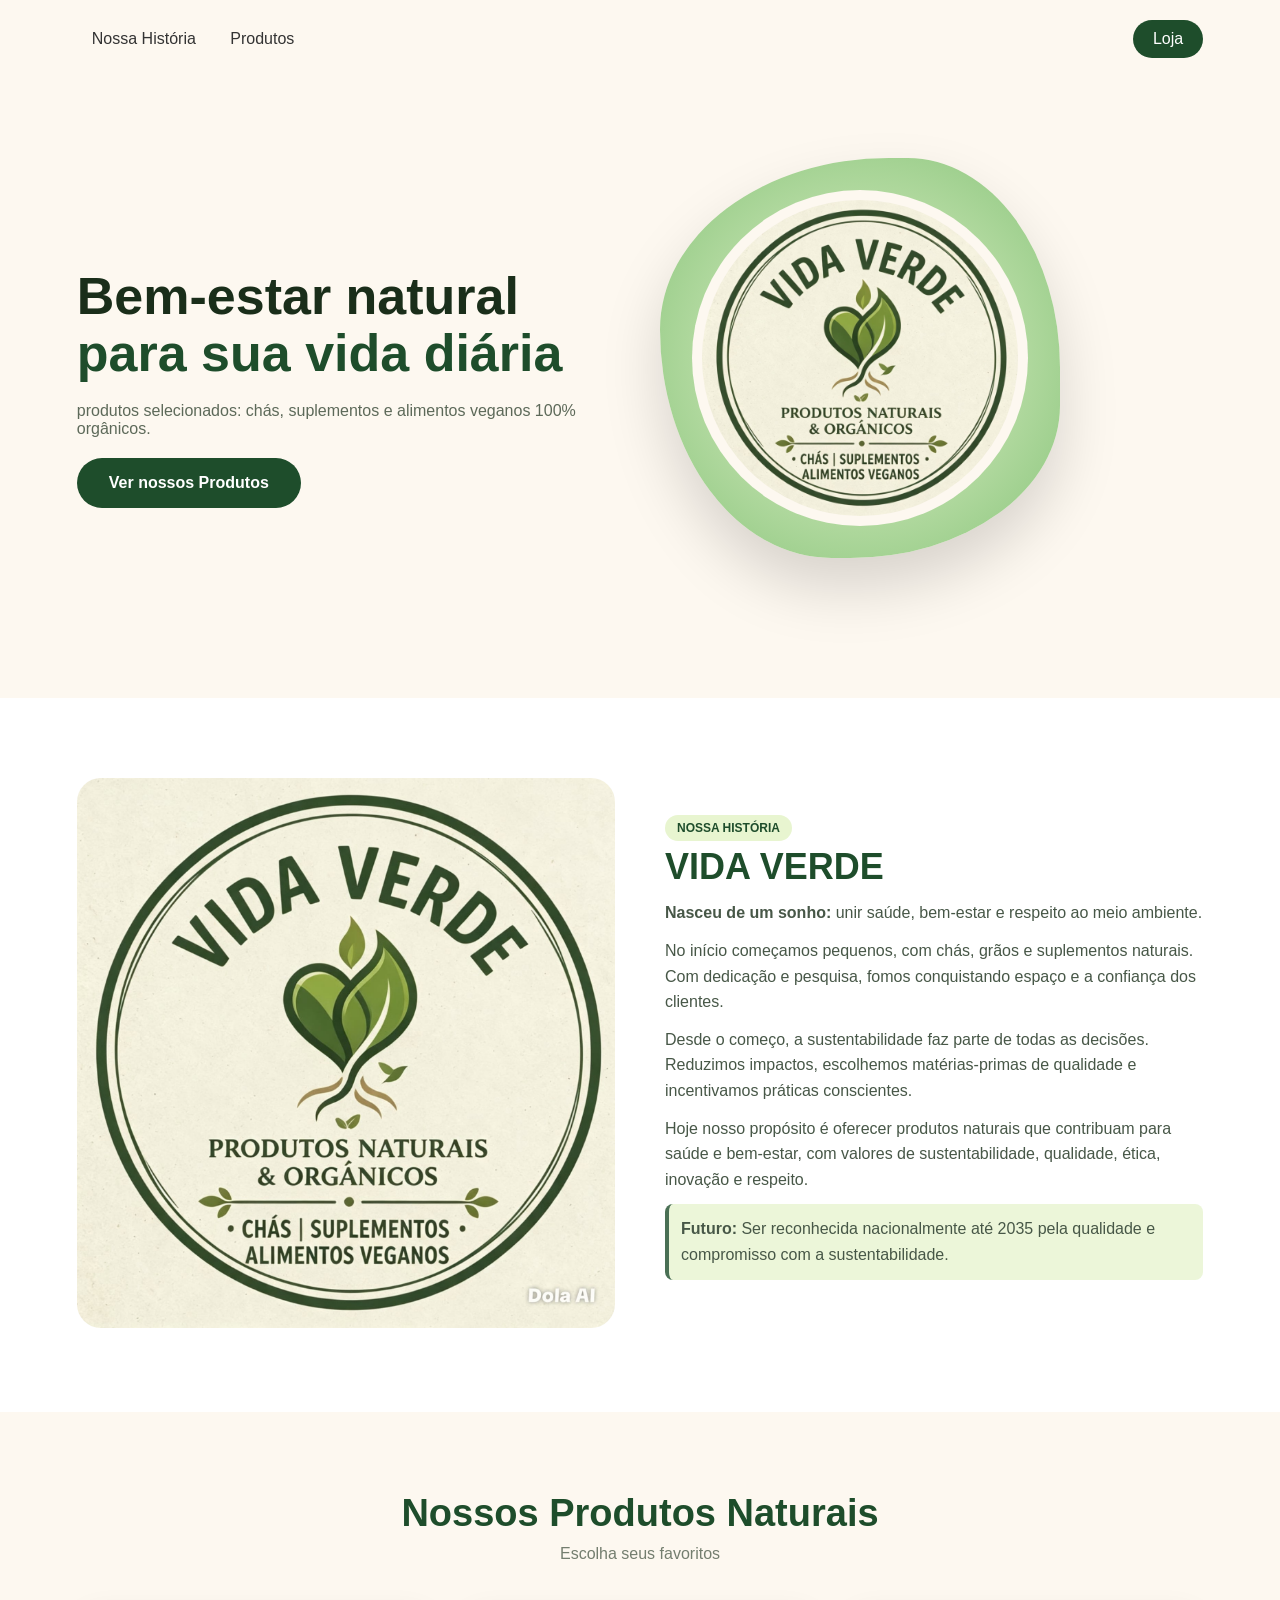
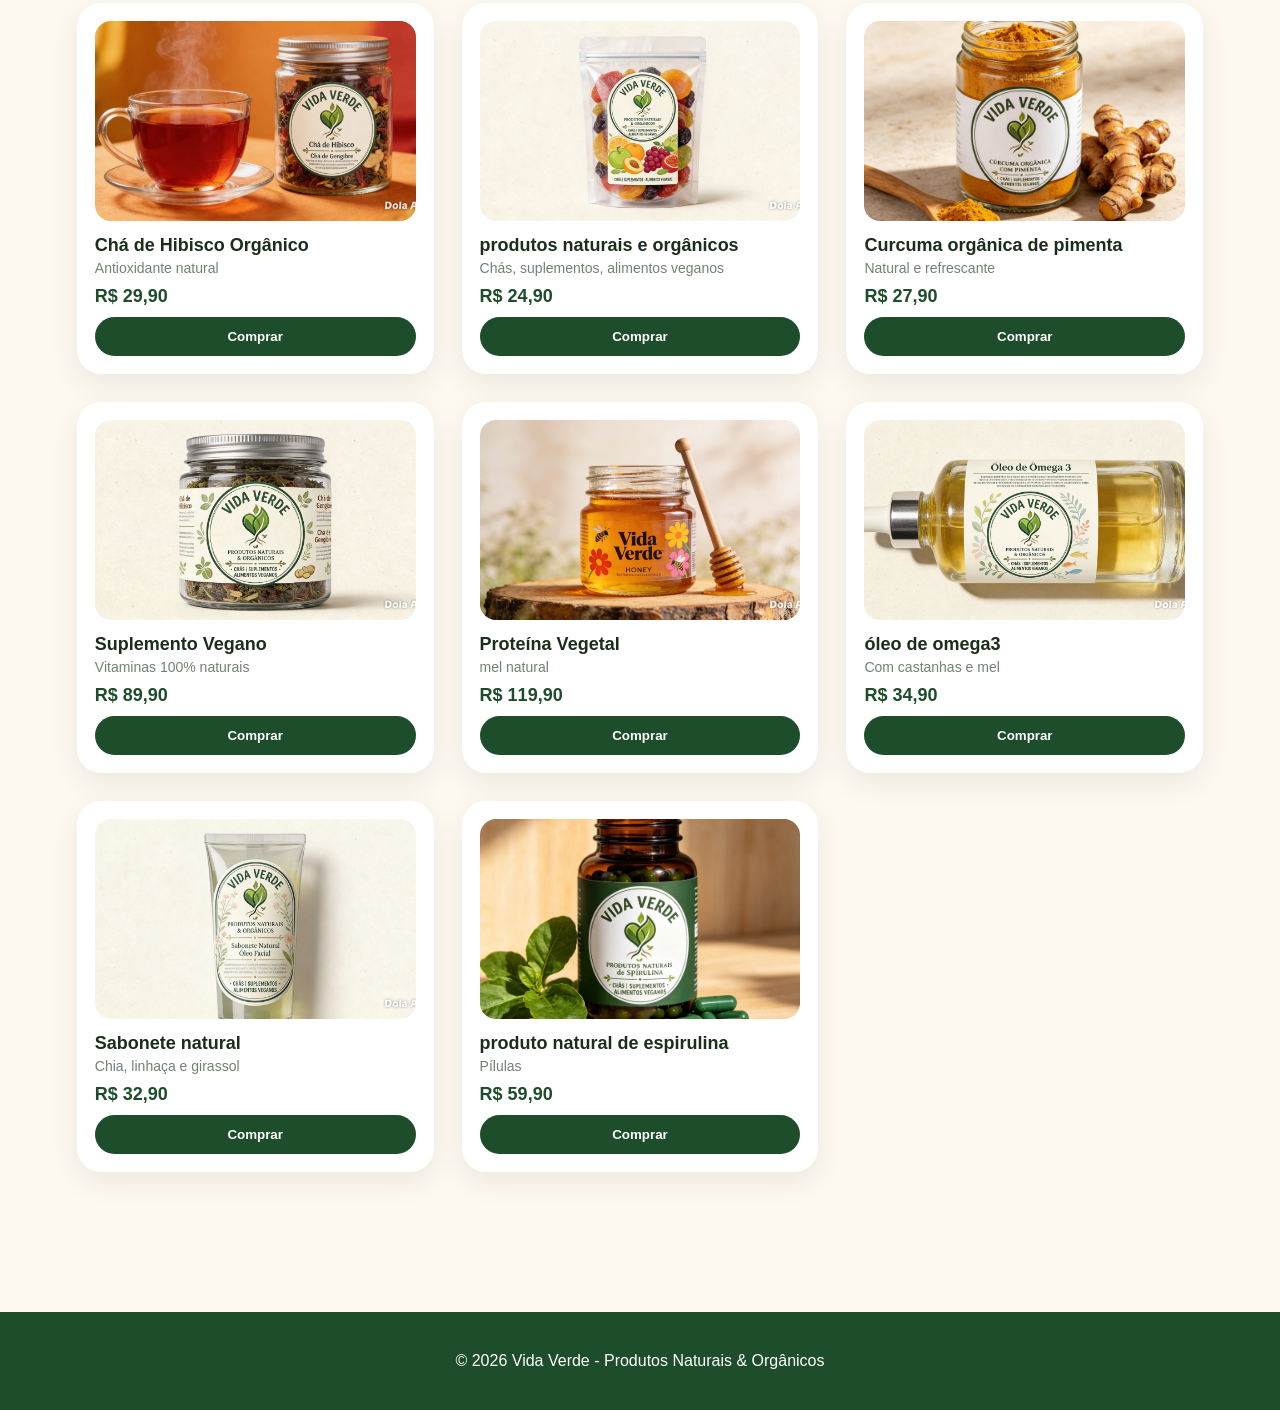
==== index.html @ 13556f69 "Add files via upload" ====
<!DOCTYPE html>
<html lang="pt-br">
<head>
    <meta charset="UTF-8">
    <meta name="viewport" content="width=device-width, initial-scale=1.0">
    <title>Vida Verde | Produtos Naturais</title>
    <link rel="stylesheet" href="style.css">
</head>
<body>
    <nav>
        <div class="nav-links">
    <a href="#sobre">Nossa História</a>
    <a href="#produtos">Produtos</a>
</div>
        </div>
        <a href="#" class="btn-nav">Loja</a>
    </nav>

    <header class="hero">
        <div class="hero-text">
            <h1>Bem-estar natural<br><span>para sua vida diária</span></h1>
            <p>produtos selecionados: chás, suplementos e alimentos veganos 100% orgânicos.</p>
            <a href="#produtos" class="btn-primary">Ver nossos Produtos</a>
        </div>
        <div class="hero-visual">
            <div class="blob"><img src="logo.png" alt="Logo"></div>
        </div>
    </header>
<section id="sobre">
  <div class="sobre-img">
    <img src="logo.png" alt="Nossa história">
  </div>
  <div class="sobre-text">
    <span class="tag">NOSSA HISTÓRIA</span>
    <h2>VIDA VERDE</h2>
    <p><strong>Nasceu de um sonho:</strong> unir saúde, bem-estar e respeito ao meio ambiente.</p>
    <p>No início começamos pequenos, com chás, grãos e suplementos naturais. Com dedicação e pesquisa, fomos conquistando espaço e a confiança dos clientes.</p>
    <p>Desde o começo, a sustentabilidade faz parte de todas as decisões. Reduzimos impactos, escolhemos matérias-primas de qualidade e incentivamos práticas conscientes.</p>
    <p>Hoje nosso propósito é oferecer produtos naturais que contribuam para saúde e bem-estar, com valores de sustentabilidade, qualidade, ética, inovação e respeito.</p>
    <p class="futuro"><strong>Futuro:</strong> Ser reconhecida nacionalmente até 2035 pela qualidade e compromisso com a sustentabilidade.</p>
  </div>
</section>
    <section id="produtos">
        <h2>Nossos Produtos Naturais</h2>
        <p class="subtitle">Escolha seus favoritos</p>
        
        <div class="grid">

            <div class="product-card">
                <div class="product-img"><img src="produto1.jpg" alt="Produto 1"></div>
                <h3>Chá de Hibisco Orgânico</h3>
                <p>Antioxidante natural</p>
                <span class="price">R$ 29,90</span>
                <button>Comprar</button>
            </div>

            <div class="product-card">
                <div class="product-img"><img src="produto3.jpg" alt="Produto 2"></div>
                <h3>produtos naturais e orgânicos</h3>
                <p>Chás, suplementos, alimentos veganos</p>
                <span class="price">R$ 24,90</span>
                <button>Comprar</button>
            </div>

            <div class="product-card">
                <div class="product-img"><img src="produto9.jpg" alt="Produto 3"></div>
                <h3>Curcuma orgânica de pimenta </h3>
                <p>Natural e refrescante</p>
                <span class="price">R$ 27,90</span>
                <button>Comprar</button>
            </div>

            <div class="product-card">
                <div class="product-img"><img src="produto4.jpg" alt="Produto 4"></div>
                <h3>Suplemento Vegano</h3>
                <p>Vitaminas 100% naturais</p>
                <span class="price">R$ 89,90</span>
                <button>Comprar</button>
            </div>

            <div class="product-card">
                <div class="product-img"><img src="produto5.jpg" alt="Produto 5"></div>
                <h3>Proteína Vegetal</h3>
                <p>mel natural </p>
                <span class="price">R$ 119,90</span>
                <button>Comprar</button>
            </div>

            <div class="product-card">
                <div class="product-img"><img src="produto6.jpg" alt="Produto 6"></div>
                <h3>óleo de omega3 </h3>
                <p>Com castanhas e mel</p>
                <span class="price">R$ 34,90</span>
                <button>Comprar</button>
            </div>

            <div class="product-card">
                <div class="product-img"><img src="produto7.jpg" alt="Produto 7"></div>
                <h3>Sabonete natural</h3>
                <p>Chia, linhaça e girassol</p>
                <span class="price">R$ 32,90</span>
                <button>Comprar</button>
            </div>

            <div class="product-card">
                <div class="product-img"><img src="produto8.jpg" alt="Produto 8"></div>
                <h3>produto natural de espirulina</h3>
                <p>Pílulas</p>
                <span class="price">R$ 59,90</span>
                <button>Comprar</button>
            </div>
            </div>

        </div>
    </section>

  </div>
</div>
    <footer>© 2026 Vida Verde - Produtos Naturais & Orgânicos</footer>
<script src="script.js"></script>
</body>
</html>
---- style.css ----
*{margin:0;padding:0;box-sizing:border-box}
:root{--green:#1e4d2b;--bege:#fdf8f0}
body{background:var(--bege);font-family:Arial,sans-serif;color:#1a2e1a}
nav{display:flex;justify-content:space-between;align-items:center;padding:20px 6%;background:var(--bege)}
.logo{display:flex;align-items:center;gap:12px;font-weight:800;color:var(--green)}
.logo img{width:55px;height:55px;border-radius:50%;object-fit:cover;border:2px solid var(--green)}
.nav-links a{margin:0 15px;text-decoration:none;color:#333}
.btn-nav{background:var(--green);color:#fff;padding:10px 20px;border-radius:100px;text-decoration:none}
.hero{display:grid;grid-template-columns:1fr 1fr;padding:60px 6%;align-items:center}
.hero h1{font-size:52px;line-height:1.1} .hero h1 span{color:var(--green)}
.hero p{margin:20px 0;opacity:.7}
.btn-primary{background:var(--green);color:#fff;padding:16px 32px;border-radius:100px;text-decoration:none;display:inline-block;font-weight:700}
.hero-visual{position:relative;height:500px}
.blob{position:absolute;width:400px;height:400px;background:radial-gradient(#e8f5d0,#88c47a);border-radius:60% 40% 55% 45%/45% 55% 40% 60%;top:20px;left:20px;display:flex;align-items:center;justify-content:center;animation:float 6s infinite;box-shadow:0 30px 60px rgba(0,0,0,.15)}
.blob img{width:84%;height:84%;object-fit:contain;border-radius:50%;background:var(--bege);padding:10px}
@keyframes float{0%,100%{transform:translateY(0)}50%{transform:translateY(-15px)}}
#produtos{padding:80px 6%;text-align:center}
#produtos h2{font-size:38px;color:var(--green)}
.subtitle{opacity:.6;margin:10px 0 40px}
.grid{display:grid;grid-template-columns:repeat(3,1fr);gap:28px}
@media(max-width:900px){.hero{grid-template-columns:1fr}.grid{grid-template-columns:repeat(2,1fr)}.hero-visual{height:350px}}
@media(max-width:600px){.grid{grid-template-columns:1fr}}
.product-card{background:#fff;border-radius:24px;padding:18px;box-shadow:0 10px 30px rgba(0,0,0,.07);transition:.3s;text-align:left}
.product-card:hover{transform:translateY(-8px);box-shadow:0 20px 40px rgba(0,0,0,.12)}
.product-img{width:100%;height:200px;border-radius:16px;overflow:hidden;background:#f5f5f5}
.product-img img{width:100%;height:100%;object-fit:cover}
.product-card h3{margin:14px 0 4px;font-size:18px}
.product-card p{opacity:.6;font-size:14px}
.price{display:block;margin:10px 0;font-weight:800;color:var(--green);font-size:18px}
.product-card button{width:100%;padding:12px;border:none;background:var(--green);color:#fff;border-radius:100px;font-weight:700;cursor:pointer}
footer{text-align:center;padding:40px;background:var(--green);color:#fff;margin-top:60px}
#sobre{display:grid;grid-template-columns:1fr 1fr;gap:50px;padding:80px 6%;background:#fff;align-items:center;scroll-margin-top:80px}
#sobre img{width:100%;height:550px;object-fit:cover;border-radius:24px}
.tag{background:#e8f5d0;color:#1e4d2b;padding:6px 12px;border-radius:100px;font-size:12px;font-weight:800}
#sobre h2{font-size:36px;color:#1e4d2b;margin:10px 0}
#sobre p{margin:12px 0;opacity:.8;line-height:1.6}
.futuro{background:#e8f5d0;padding:12px;border-left:4px solid #1e4d2b;border-radius:8px}
@media(max-width:800px){#sobre{grid-template-columns:1fr}}
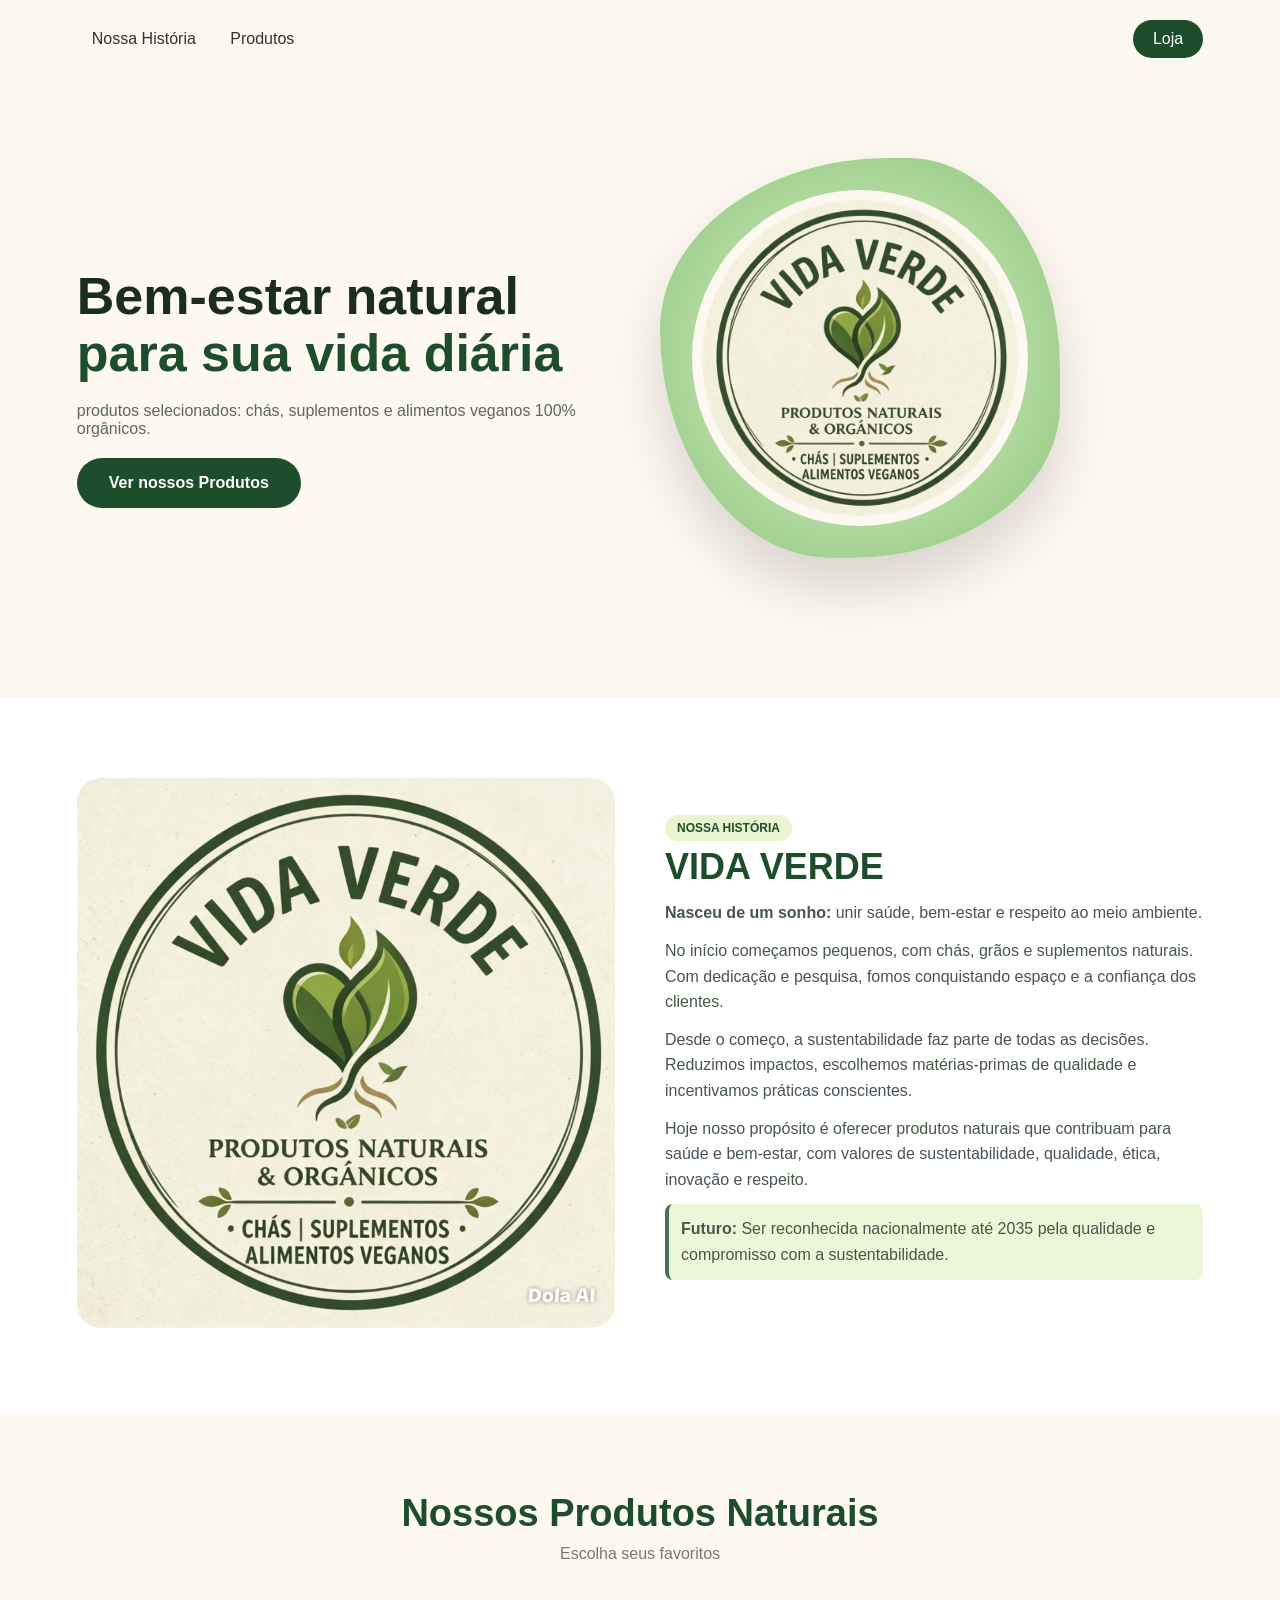
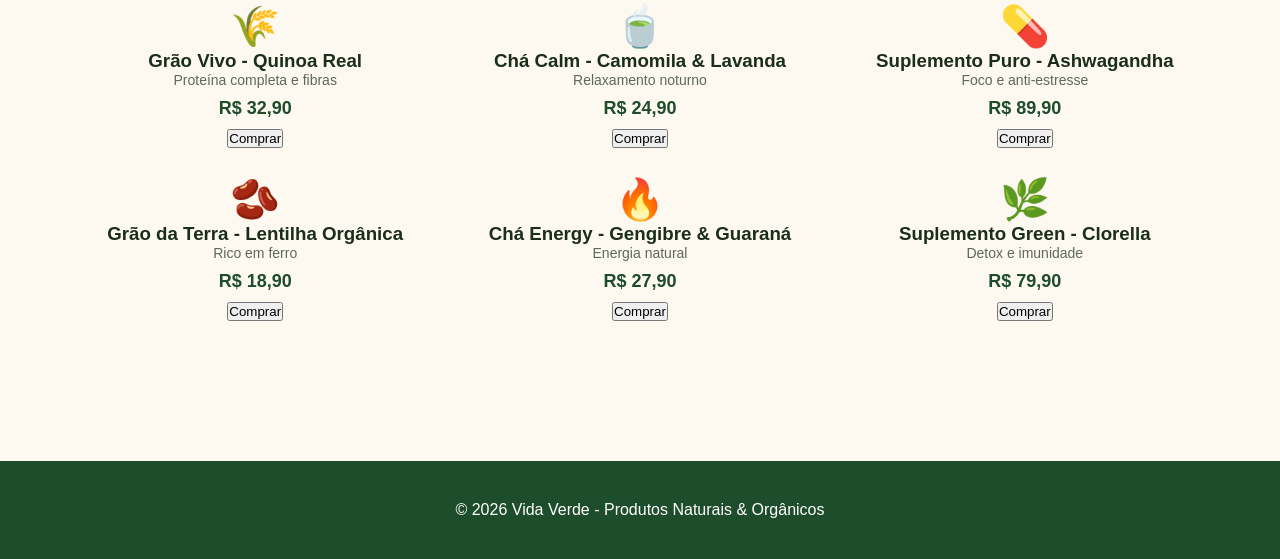
==== commit b4735b3b: "Update index.html ajuste para o botão de compra" ====
--- a/index.html
+++ b/index.html
@@ -44,7 +44,8 @@
         <h2>Nossos Produtos Naturais</h2>
         <p class="subtitle">Escolha seus favoritos</p>
         
-        <div class="grid">
+        <div class="grid" id="productGrid">
+
 
             <div class="product-card">
                 <div class="product-img"><img src="produto1.jpg" alt="Produto 1"></div>
@@ -116,7 +117,40 @@
 
   </div>
 </div>
+    <!-- Modal de Compra Fictícia Atualizado -->
+<div id="modal-compra" style="display: none; position: fixed; top: 0; left: 0; width: 100%; height: 100%; background: rgba(0,0,0,0.6); z-index: 1000; justify-content: center; align-items: center;">
+    <div style="background: white; padding: 30px; border-radius: 12px; text-align: center; max-width: 400px; width: 90%; box-shadow: 0 4px 15px rgba(0,0,0,0.2); font-family: sans-serif;">
+        
+        <!-- ESTADO 1: Carregamento -->
+        <div id="compra-processando">
+            <div class="spinner" style="border: 4px solid #f3f3f3; border-top: 4px solid #2ecc71; border-radius: 50%; width: 40px; height: 40px; animation: rodar 1s linear infinite; margin: 0 auto 20px;"></div>
+            <h3 style="color: #333; margin-bottom: 10px;">Processando seu pagamento...</h3>
+            <!-- O JavaScript vai injetar o nome do produto aqui embaixo -->
+            <p style="color: #666; font-size: 14px;">Preparando seu pedido de: <strong id="nome-produto-modal" style="color: #2ecc71;"></strong></p>
+        </div>
+
+        <!-- ESTADO 2: Sucesso -->
+        <div id="compra-sucesso" style="display: none;">
+            <div style="font-size: 48px; margin-bottom: 15px;">🎉</div>
+            <h3 style="color: #2ecc71; margin-bottom: 10px;">Compra Simulada com Sucesso!</h3>
+            <p style="color: #666; font-size: 14px; margin-bottom: 20px;">Este é um site fictício. Nenhum valor real foi cobrado.</p>
+            <button id="btn-fechar-modal" style="background: #2ecc71; color: white; border: none; padding: 10px 20px; border-radius: 6px; cursor: pointer; font-weight: bold;">Voltar à Loja</button>
+        </div>
+
+    </div>
+</div>
+
+<!-- Efeito sonoro de caixa registradora (áudio público e gratuito) -->
+<audio id="som-caixa" src="https://mixkit.co" preload="auto"></audio>
+
+<style>
+    @keyframes rodar {
+        0% { transform: rotate(0deg); }
+        100% { transform: rotate(360deg); }
+    }
+</style>
+
     <footer>© 2026 Vida Verde - Produtos Naturais & Orgânicos</footer>
 <script src="script.js"></script>
 </body>
-</html>+</html>
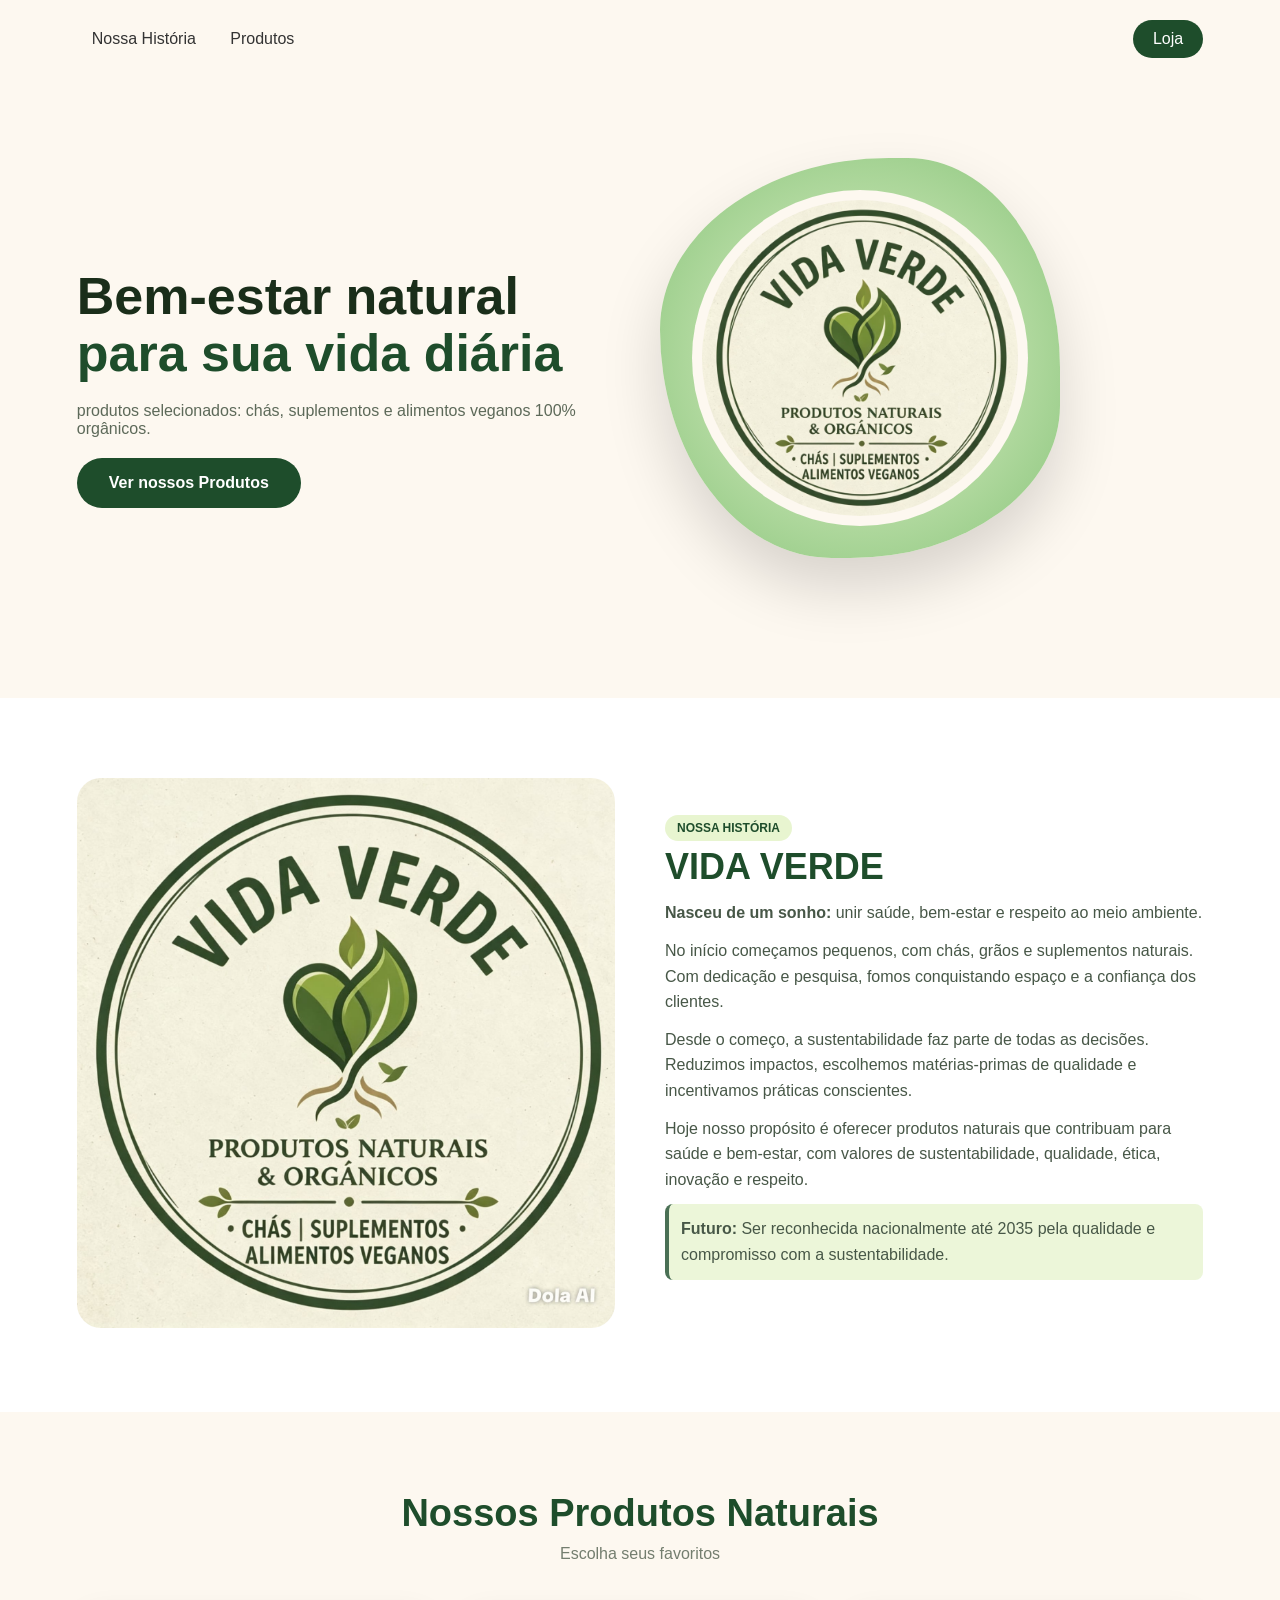
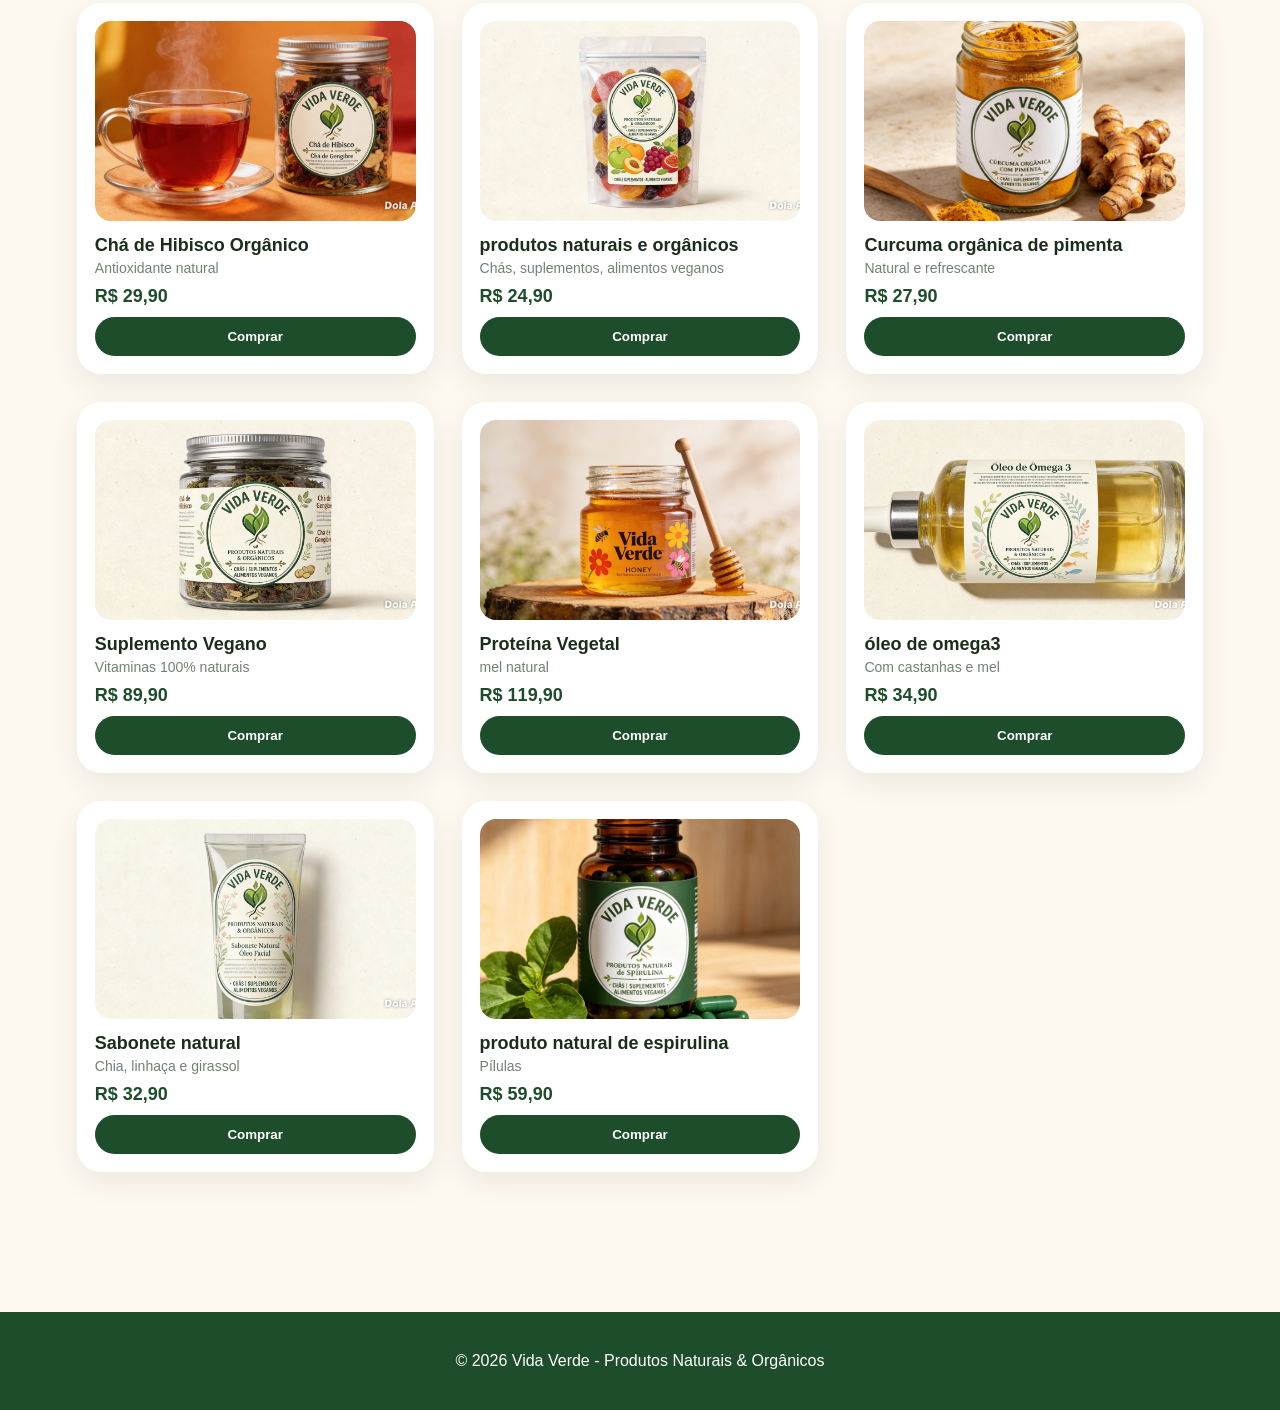
==== commit 5f744f20: "Update index.html mudança completa" ====
--- a/index.html
+++ b/index.html
@@ -9,9 +9,8 @@
 <body>
     <nav>
         <div class="nav-links">
-    <a href="#sobre">Nossa História</a>
-    <a href="#produtos">Produtos</a>
-</div>
+            <a href="#sobre">Nossa História</a>
+            <a href="#produtos">Produtos</a>
         </div>
         <a href="#" class="btn-nav">Loja</a>
     </nav>
@@ -26,33 +25,33 @@
             <div class="blob"><img src="logo.png" alt="Logo"></div>
         </div>
     </header>
-<section id="sobre">
-  <div class="sobre-img">
-    <img src="logo.png" alt="Nossa história">
-  </div>
-  <div class="sobre-text">
-    <span class="tag">NOSSA HISTÓRIA</span>
-    <h2>VIDA VERDE</h2>
-    <p><strong>Nasceu de um sonho:</strong> unir saúde, bem-estar e respeito ao meio ambiente.</p>
-    <p>No início começamos pequenos, com chás, grãos e suplementos naturais. Com dedicação e pesquisa, fomos conquistando espaço e a confiança dos clientes.</p>
-    <p>Desde o começo, a sustentabilidade faz parte de todas as decisões. Reduzimos impactos, escolhemos matérias-primas de qualidade e incentivamos práticas conscientes.</p>
-    <p>Hoje nosso propósito é oferecer produtos naturais que contribuam para saúde e bem-estar, com valores de sustentabilidade, qualidade, ética, inovação e respeito.</p>
-    <p class="futuro"><strong>Futuro:</strong> Ser reconhecida nacionalmente até 2035 pela qualidade e compromisso com a sustentabilidade.</p>
-  </div>
-</section>
+
+    <section id="sobre">
+        <div class="sobre-img">
+            <img src="logo.png" alt="Nossa história">
+        </div>
+        <div class="sobre-text">
+            <span class="tag">NOSSA HISTÓRIA</span>
+            <h2>VIDA VERDE</h2>
+            <p><strong>Nasceu de um sonho:</strong> unir saúde, bem-estar e respeito ao meio ambiente.</p>
+            <p>No início começamos pequenos, com chás, grãos e suplementos naturais. Com dedicação e pesquisa, fomos conquistando espaço e a confiança dos clientes.</p>
+            <p>Desde o começo, a sustentabilidade faz parte de todas as decisões. Reduzimos impactos, escolhemos matérias-primas de qualidade e incentivamos práticas conscientes.</p>
+            <p>Hoje nosso propósito é oferecer produtos naturais que contribuam para saúde e bem-estar, com valores de sustentabilidade, qualidade, ética, inovação e respeito.</p>
+            <p class="futuro"><strong>Futuro:</strong> Ser reconhecida nacionalmente até 2035 pela qualidade e compromisso com a sustentabilidade.</p>
+        </div>
+    </section>
+
     <section id="produtos">
         <h2>Nossos Produtos Naturais</h2>
         <p class="subtitle">Escolha seus favoritos</p>
         
-        <div class="grid" id="productGrid">
-
-
+        <div class="grid">
             <div class="product-card">
                 <div class="product-img"><img src="produto1.jpg" alt="Produto 1"></div>
                 <h3>Chá de Hibisco Orgânico</h3>
                 <p>Antioxidante natural</p>
                 <span class="price">R$ 29,90</span>
-                <button>Comprar</button>
+                <button onclick="simularCompra('Chá de Hibisco Orgânico')">Comprar</button>
             </div>
 
             <div class="product-card">
@@ -60,7 +59,7 @@
                 <h3>produtos naturais e orgânicos</h3>
                 <p>Chás, suplementos, alimentos veganos</p>
                 <span class="price">R$ 24,90</span>
-                <button>Comprar</button>
+                <button onclick="simularCompra('produtos naturais e orgânicos')">Comprar</button>
             </div>
 
             <div class="product-card">
@@ -68,7 +67,7 @@
                 <h3>Curcuma orgânica de pimenta </h3>
                 <p>Natural e refrescante</p>
                 <span class="price">R$ 27,90</span>
-                <button>Comprar</button>
+                <button onclick="simularCompra('Curcuma orgânica de pimenta')">Comprar</button>
             </div>
 
             <div class="product-card">
@@ -76,7 +75,7 @@
                 <h3>Suplemento Vegano</h3>
                 <p>Vitaminas 100% naturais</p>
                 <span class="price">R$ 89,90</span>
-                <button>Comprar</button>
+                <button onclick="simularCompra('Suplemento Vegano')">Comprar</button>
             </div>
 
             <div class="product-card">
@@ -84,7 +83,7 @@
                 <h3>Proteína Vegetal</h3>
                 <p>mel natural </p>
                 <span class="price">R$ 119,90</span>
-                <button>Comprar</button>
+                <button onclick="simularCompra('Proteína Vegetal')">Comprar</button>
             </div>
 
             <div class="product-card">
@@ -92,7 +91,7 @@
                 <h3>óleo de omega3 </h3>
                 <p>Com castanhas e mel</p>
                 <span class="price">R$ 34,90</span>
-                <button>Comprar</button>
+                <button onclick="simularCompra('óleo de omega3')">Comprar</button>
             </div>
 
             <div class="product-card">
@@ -100,7 +99,7 @@
                 <h3>Sabonete natural</h3>
                 <p>Chia, linhaça e girassol</p>
                 <span class="price">R$ 32,90</span>
-                <button>Comprar</button>
+                <button onclick="simularCompra('Sabonete natural')">Comprar</button>
             </div>
 
             <div class="product-card">
@@ -108,49 +107,37 @@
                 <h3>produto natural de espirulina</h3>
                 <p>Pílulas</p>
                 <span class="price">R$ 59,90</span>
-                <button>Comprar</button>
+                <button onclick="simularCompra('produto natural de espirulina')">Comprar</button>
             </div>
-            </div>
-
         </div>
     </section>
 
-  </div>
-</div>
-    <!-- Modal de Compra Fictícia Atualizado -->
-<div id="modal-compra" style="display: none; position: fixed; top: 0; left: 0; width: 100%; height: 100%; background: rgba(0,0,0,0.6); z-index: 1000; justify-content: center; align-items: center;">
-    <div style="background: white; padding: 30px; border-radius: 12px; text-align: center; max-width: 400px; width: 90%; box-shadow: 0 4px 15px rgba(0,0,0,0.2); font-family: sans-serif;">
-        
-        <!-- ESTADO 1: Carregamento -->
-        <div id="compra-processando">
-            <div class="spinner" style="border: 4px solid #f3f3f3; border-top: 4px solid #2ecc71; border-radius: 50%; width: 40px; height: 40px; animation: rodar 1s linear infinite; margin: 0 auto 20px;"></div>
-            <h3 style="color: #333; margin-bottom: 10px;">Processando seu pagamento...</h3>
-            <!-- O JavaScript vai injetar o nome do produto aqui embaixo -->
-            <p style="color: #666; font-size: 14px;">Preparando seu pedido de: <strong id="nome-produto-modal" style="color: #2ecc71;"></strong></p>
+    <!-- Janela de Compra Fictícia (Modal) -->
+    <div id="modal-compra" style="display: none; position: fixed; top: 0; left: 0; width: 100%; height: 100%; background: rgba(0,0,0,0.6); z-index: 1000; justify-content: center; align-items: center;">
+        <div style="background: white; padding: 30px; border-radius: 12px; text-align: center; max-width: 400px; width: 90%; box-shadow: 0 4px 15px rgba(0,0,0,0.2); font-family: sans-serif;">
+            <div id="compra-processando">
+                <div style="border: 4px solid #f3f3f3; border-top: 4px solid #2ecc71; border-radius: 50%; width: 40px; height: 40px; animation: rodar 1s linear infinite; margin: 0 auto 20px;"></div>
+                <h3 style="color: #333; margin-bottom: 10px;">Processando seu pagamento...</h3>
+                <p style="color: #666; font-size: 14px;">Preparando seu pedido de: <strong id="nome-produto-modal" style="color: #2ecc71;"></strong></p>
+            </div>
+            <div id="compra-sucesso" style="display: none;">
+                <div style="font-size: 48px; margin-bottom: 15px;">🎉</div>
+                <h3 style="color: #2ecc71; margin-bottom: 10px;">Compra Simulada com Sucesso!</h3>
+                <p style="color: #666; font-size: 14px; margin-bottom: 20px;">Este é um site fictício. Nenhum valor real foi cobrado.</p>
+                <button id="btn-fechar-modal" style="background: #2ecc71; color: white; border: none; padding: 10px 20px; border-radius: 6px; cursor: pointer; font-weight: bold;">Voltar à Loja</button>
+            </div>
         </div>
+    </div>
 
-        <!-- ESTADO 2: Sucesso -->
-        <div id="compra-sucesso" style="display: none;">
-            <div style="font-size: 48px; margin-bottom: 15px;">🎉</div>
-            <h3 style="color: #2ecc71; margin-bottom: 10px;">Compra Simulada com Sucesso!</h3>
-            <p style="color: #666; font-size: 14px; margin-bottom: 20px;">Este é um site fictício. Nenhum valor real foi cobrado.</p>
-            <button id="btn-fechar-modal" style="background: #2ecc71; color: white; border: none; padding: 10px 20px; border-radius: 6px; cursor: pointer; font-weight: bold;">Voltar à Loja</button>
-        </div>
+    <audio id="som-caixa" src="https://mixkit.co" preload="auto"></audio>
 
-    </div>
-</div>
-
-<!-- Efeito sonoro de caixa registradora (áudio público e gratuito) -->
-<audio id="som-caixa" src="https://mixkit.co" preload="auto"></audio>
-
-<style>
-    @keyframes rodar {
-        0% { transform: rotate(0deg); }
-        100% { transform: rotate(360deg); }
-    }
-</style>
+    <style>
+        @keyframes rodar { 0% { transform: rotate(0deg); } 100% { transform: rotate(360deg); } }
+    </style>
 
     <footer>© 2026 Vida Verde - Produtos Naturais & Orgânicos</footer>
-<script src="script.js"></script>
+    <script src="script.js"></script>
 </body>
 </html>
+
+    
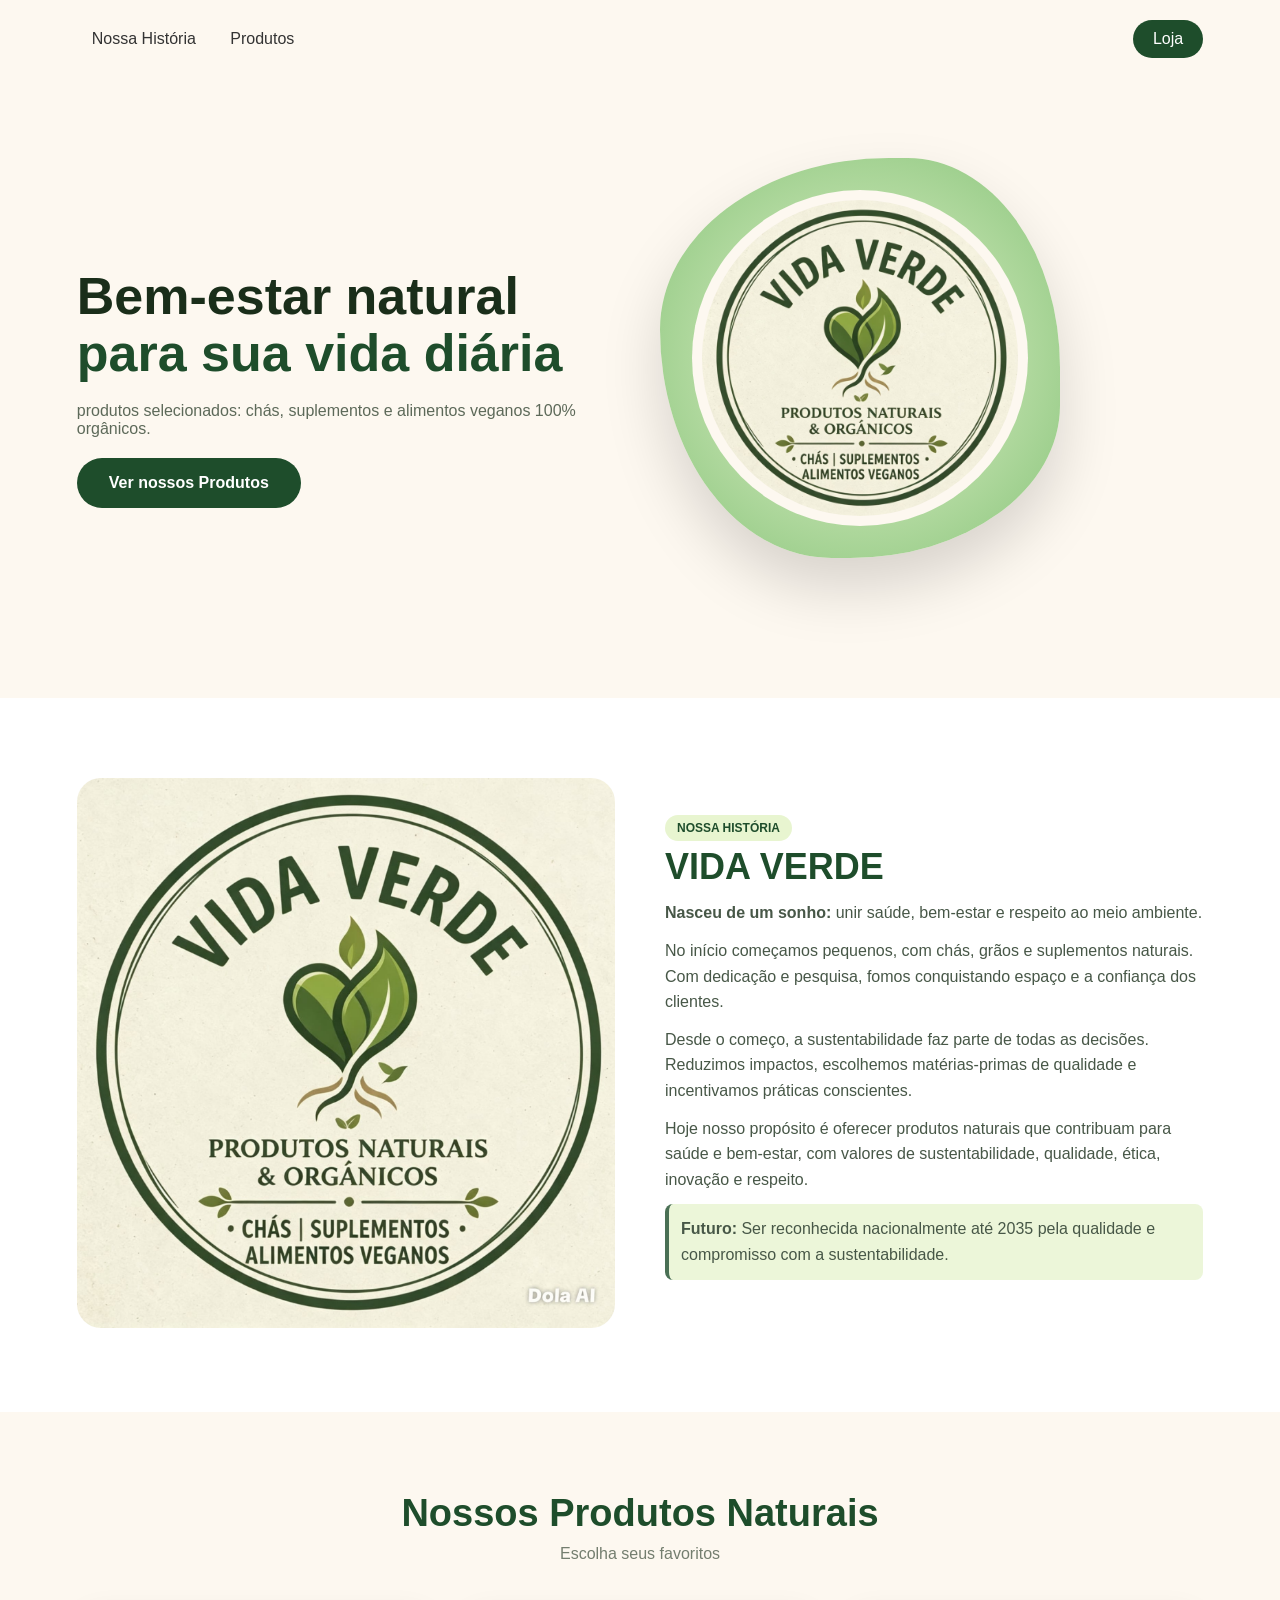
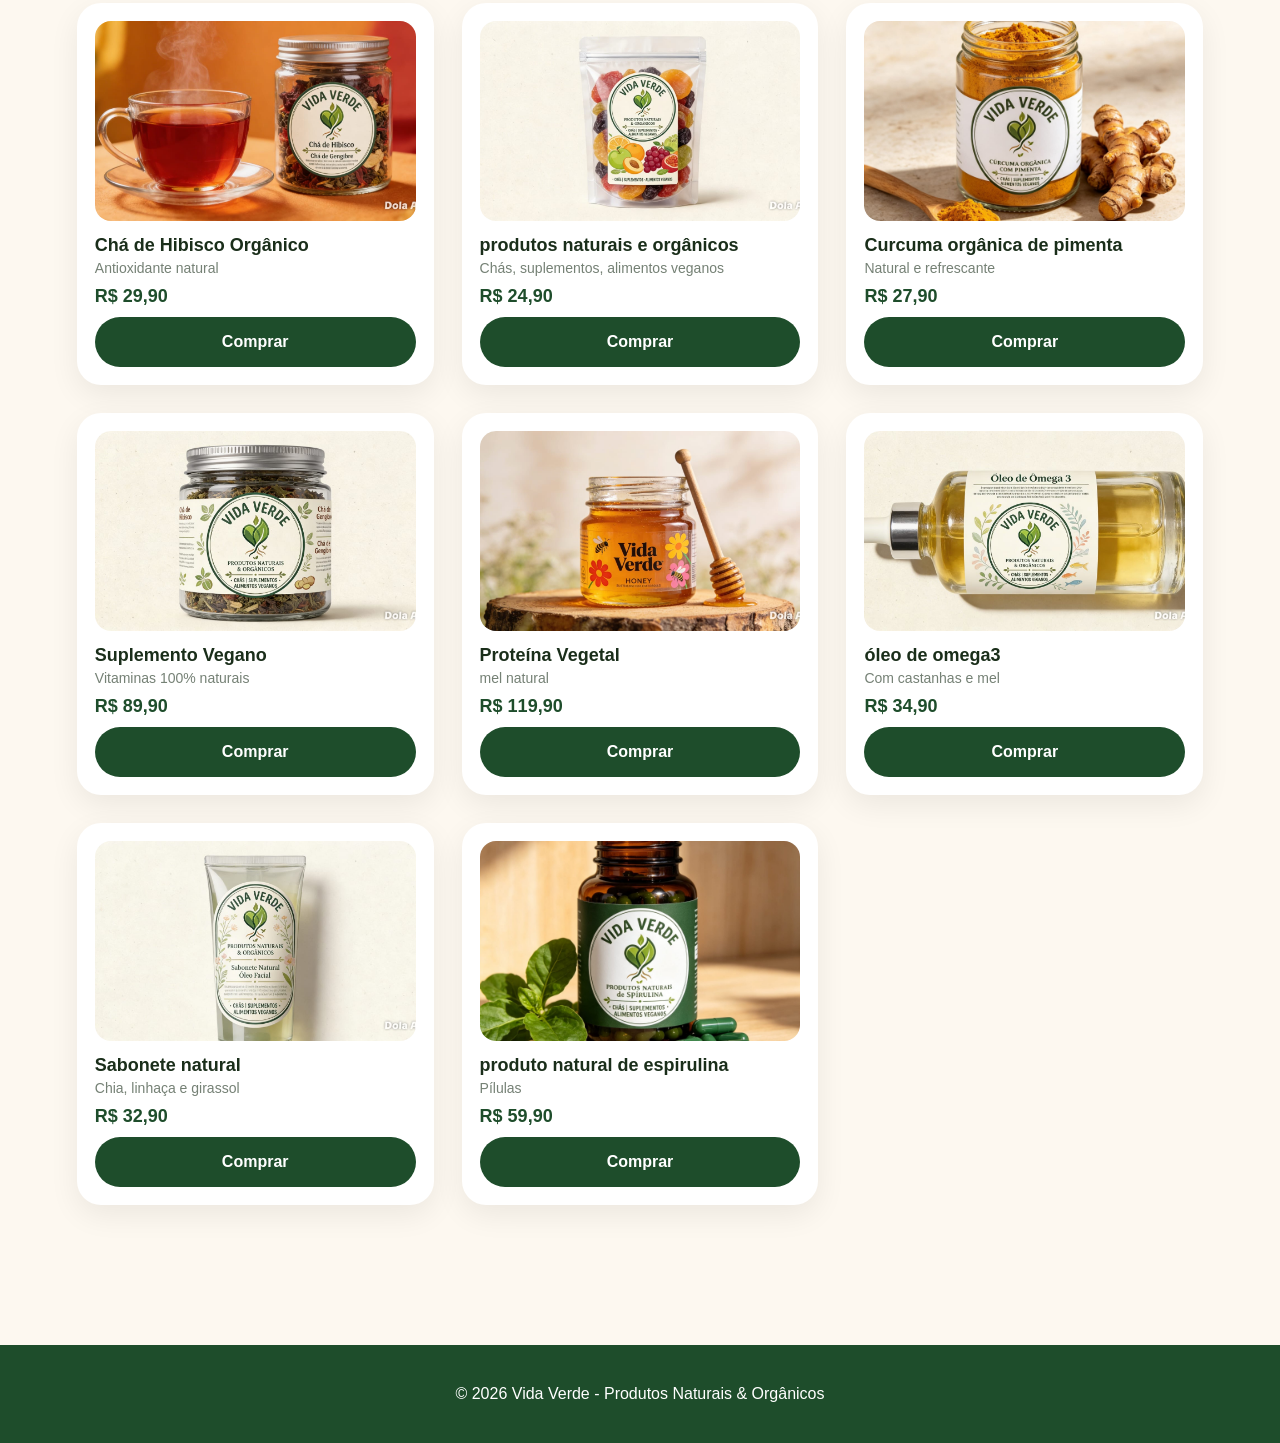
==== commit 3985a8d2: "Update index.html mudança geral" ====
--- a/index.html
+++ b/index.html
@@ -5,6 +5,31 @@
     <meta name="viewport" content="width=device-width, initial-scale=1.0">
     <title>Vida Verde | Produtos Naturais</title>
     <link rel="stylesheet" href="style.css">
+    <style>
+        /* CSS que faz a mágica acontecer sem JavaScript */
+        .modal-compra {
+            display: none;
+            position: fixed;
+            top: 0; left: 0; width: 100%; height: 100%;
+            background: rgba(0,0,0,0.6);
+            z-index: 1000;
+            justify-content: center;
+            align-items: center;
+        }
+        /* Quando o botão com o link correspondente for clicado, o modal aparece */
+        .modal-compra:target {
+            display: flex;
+        }
+        @keyframes rodar {
+            0% { transform: rotate(0deg); }
+            100% { transform: rotate(360deg); }
+        }
+        .btn-fechar {
+            background: #2ecc71; color: white; border: none;
+            padding: 10px 20px; border-radius: 6px;
+            cursor: pointer; font-weight: bold; text-decoration: none; display: inline-block;
+        }
+    </style>
 </head>
 <body>
     <nav>
@@ -51,7 +76,8 @@
                 <h3>Chá de Hibisco Orgânico</h3>
                 <p>Antioxidante natural</p>
                 <span class="price">R$ 29,90</span>
-                <button onclick="simularCompra('Chá de Hibisco Orgânico')">Comprar</button>
+                <!-- O botão agora é um link seguro que ativa o modal -->
+                <a href="#janela-sucesso" class="btn-primary" style="text-decoration:none; text-align:center; display:block;">Comprar</a>
             </div>
 
             <div class="product-card">
@@ -59,7 +85,7 @@
                 <h3>produtos naturais e orgânicos</h3>
                 <p>Chás, suplementos, alimentos veganos</p>
                 <span class="price">R$ 24,90</span>
-                <button onclick="simularCompra('produtos naturais e orgânicos')">Comprar</button>
+                <a href="#janela-sucesso" class="btn-primary" style="text-decoration:none; text-align:center; display:block;">Comprar</a>
             </div>
 
             <div class="product-card">
@@ -67,7 +93,7 @@
                 <h3>Curcuma orgânica de pimenta </h3>
                 <p>Natural e refrescante</p>
                 <span class="price">R$ 27,90</span>
-                <button onclick="simularCompra('Curcuma orgânica de pimenta')">Comprar</button>
+                <a href="#janela-sucesso" class="btn-primary" style="text-decoration:none; text-align:center; display:block;">Comprar</a>
             </div>
 
             <div class="product-card">
@@ -75,7 +101,7 @@
                 <h3>Suplemento Vegano</h3>
                 <p>Vitaminas 100% naturais</p>
                 <span class="price">R$ 89,90</span>
-                <button onclick="simularCompra('Suplemento Vegano')">Comprar</button>
+                <a href="#janela-sucesso" class="btn-primary" style="text-decoration:none; text-align:center; display:block;">Comprar</a>
             </div>
 
             <div class="product-card">
@@ -83,7 +109,7 @@
                 <h3>Proteína Vegetal</h3>
                 <p>mel natural </p>
                 <span class="price">R$ 119,90</span>
-                <button onclick="simularCompra('Proteína Vegetal')">Comprar</button>
+                <a href="#janela-sucesso" class="btn-primary" style="text-decoration:none; text-align:center; display:block;">Comprar</a>
             </div>
 
             <div class="product-card">
@@ -91,7 +117,7 @@
                 <h3>óleo de omega3 </h3>
                 <p>Com castanhas e mel</p>
                 <span class="price">R$ 34,90</span>
-                <button onclick="simularCompra('óleo de omega3')">Comprar</button>
+                <a href="#janela-sucesso" class="btn-primary" style="text-decoration:none; text-align:center; display:block;">Comprar</a>
             </div>
 
             <div class="product-card">
@@ -99,7 +125,7 @@
                 <h3>Sabonete natural</h3>
                 <p>Chia, linhaça e girassol</p>
                 <span class="price">R$ 32,90</span>
-                <button onclick="simularCompra('Sabonete natural')">Comprar</button>
+                <a href="#janela-sucesso" class="btn-primary" style="text-decoration:none; text-align:center; display:block;">Comprar</a>
             </div>
 
             <div class="product-card">
@@ -107,37 +133,23 @@
                 <h3>produto natural de espirulina</h3>
                 <p>Pílulas</p>
                 <span class="price">R$ 59,90</span>
-                <button onclick="simularCompra('produto natural de espirulina')">Comprar</button>
+                <a href="#janela-sucesso" class="btn-primary" style="text-decoration:none; text-align:center; display:block;">Comprar</a>
             </div>
         </div>
     </section>
 
-    <!-- Janela de Compra Fictícia (Modal) -->
-    <div id="modal-compra" style="display: none; position: fixed; top: 0; left: 0; width: 100%; height: 100%; background: rgba(0,0,0,0.6); z-index: 1000; justify-content: center; align-items: center;">
+    <!-- Janela de Sucesso Fictícia (Modal controlada por CSS) -->
+    <div id="janela-sucesso" class="modal-compra">
         <div style="background: white; padding: 30px; border-radius: 12px; text-align: center; max-width: 400px; width: 90%; box-shadow: 0 4px 15px rgba(0,0,0,0.2); font-family: sans-serif;">
-            <div id="compra-processando">
-                <div style="border: 4px solid #f3f3f3; border-top: 4px solid #2ecc71; border-radius: 50%; width: 40px; height: 40px; animation: rodar 1s linear infinite; margin: 0 auto 20px;"></div>
-                <h3 style="color: #333; margin-bottom: 10px;">Processando seu pagamento...</h3>
-                <p style="color: #666; font-size: 14px;">Preparando seu pedido de: <strong id="nome-produto-modal" style="color: #2ecc71;"></strong></p>
-            </div>
-            <div id="compra-sucesso" style="display: none;">
-                <div style="font-size: 48px; margin-bottom: 15px;">🎉</div>
-                <h3 style="color: #2ecc71; margin-bottom: 10px;">Compra Simulada com Sucesso!</h3>
-                <p style="color: #666; font-size: 14px; margin-bottom: 20px;">Este é um site fictício. Nenhum valor real foi cobrado.</p>
-                <button id="btn-fechar-modal" style="background: #2ecc71; color: white; border: none; padding: 10px 20px; border-radius: 6px; cursor: pointer; font-weight: bold;">Voltar à Loja</button>
-            </div>
+            <div style="font-size: 48px; margin-bottom: 15px;">🎉</div>
+            <h3 style="color: #2ecc71; margin-bottom: 10px;">Compra Simulada com Sucesso!</h3>
+            <p style="color: #666; font-size: 14px; margin-bottom: 20px;">Este é um site fictício de estudos. Nenhum valor real foi cobrado.</p>
+            <!-- Clicar aqui fecha a janela limpando o link -->
+            <a href="#produtos" class="btn-fechar">Voltar à Loja</a>
         </div>
     </div>
 
-    <audio id="som-caixa" src="https://mixkit.co" preload="auto"></audio>
-
-    <style>
-        @keyframes rodar { 0% { transform: rotate(0deg); } 100% { transform: rotate(360deg); } }
-    </style>
-
     <footer>© 2026 Vida Verde - Produtos Naturais & Orgânicos</footer>
-    <script src="script.js"></script>
 </body>
 </html>
 
-    
